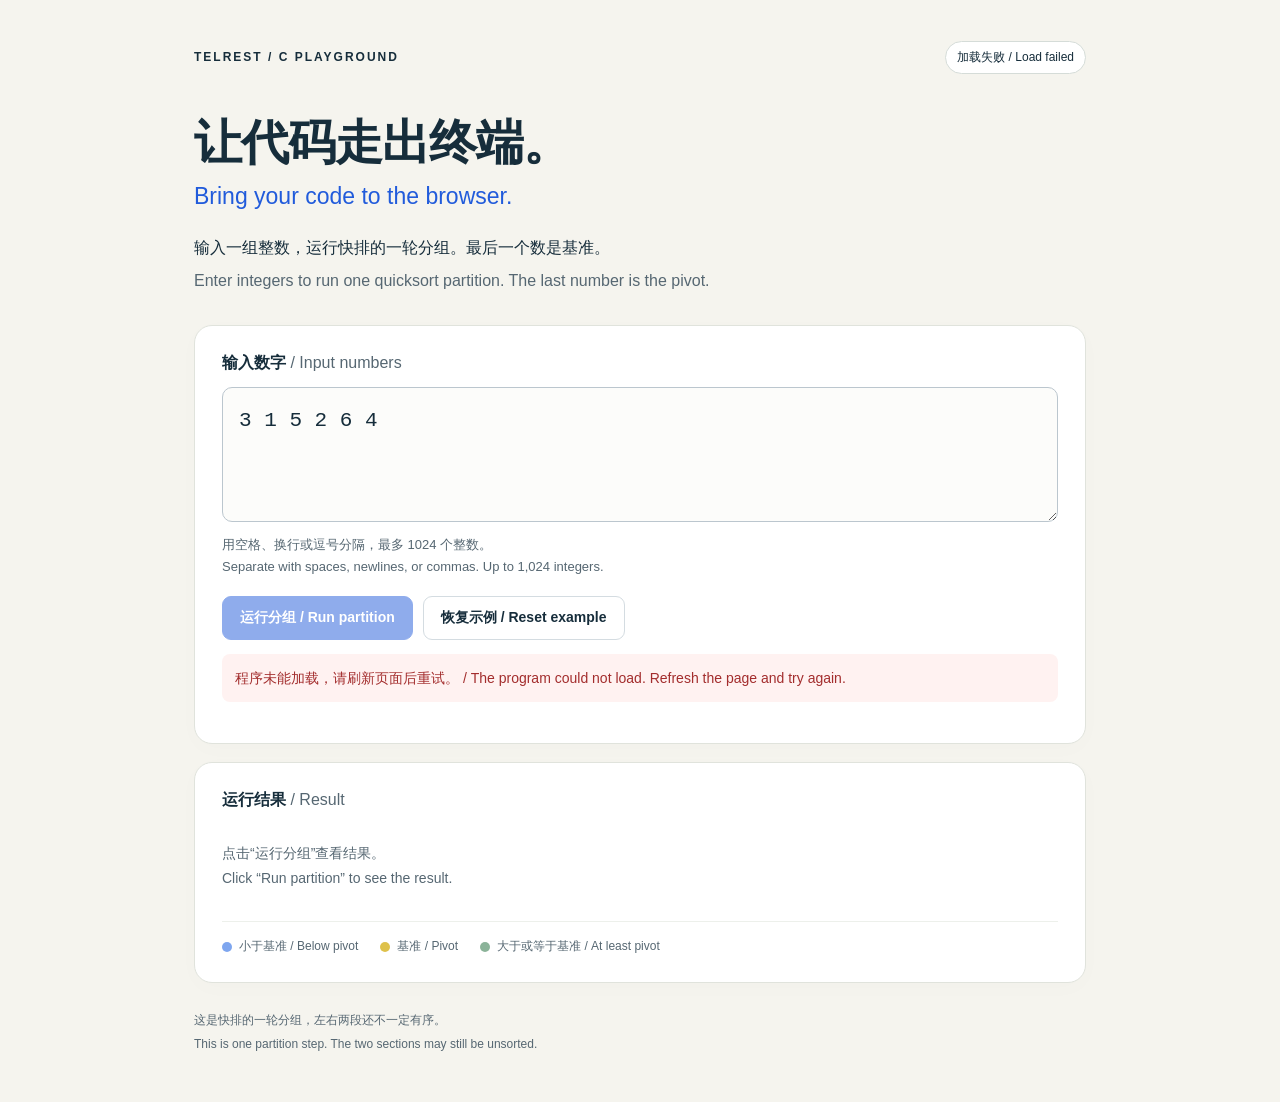
==== public/index.html @ 5167b84a "Add C partition webpage source and text-editing guide" ====
<!doctype html>
<html lang="zh-CN">
<head>
  <meta charset="utf-8">
  <meta name="viewport" content="width=device-width, initial-scale=1">
  <meta name="description" content="输入数字，在浏览器中运行用 C 编写的快排分组函数。 Run a C partition function in your browser.">
  <title>C 分组实验 · Partition playground</title>
  <link rel="stylesheet" href="./style.css">
  <script defer src="./partition.js"></script>
  <script defer src="./app.js"></script>
</head>
<body>
  <main>
    <header>
      <p class="eyebrow">TELREST / C PLAYGROUND</p>
      <span id="status" class="status" role="status">加载中 / Loading</span>
    </header>
    <section class="intro">
      <h1>让代码走出终端。</h1>
      <p class="english-title">Bring your code to the browser.</p>
      <p>输入一组整数，运行快排的一轮分组。最后一个数是基准。</p>
      <p class="translation" lang="en">Enter integers to run one quicksort partition. The last number is the pivot.</p>
    </section>
    <section class="card" aria-labelledby="input-title">
      <form id="partition-form">
        <label id="input-title" for="numbers">输入数字 <span lang="en">/ Input numbers</span></label>
        <textarea id="numbers" name="numbers" rows="3" maxlength="20000" aria-describedby="input-hint" spellcheck="false">3 1 5 2 6 4</textarea>
        <p id="input-hint" class="hint">用空格、换行或逗号分隔，最多 1024 个整数。<br><span lang="en">Separate with spaces, newlines, or commas. Up to 1,024 integers.</span></p>
        <div class="actions">
          <button id="run" type="submit" disabled>运行分组 <span lang="en">/ Run partition</span></button>
          <button id="example" class="secondary" type="button">恢复示例 <span lang="en">/ Reset example</span></button>
        </div>
      </form>
      <p id="error" class="error" role="alert" hidden></p>
    </section>
    <section class="card output" aria-labelledby="result-title">
      <div class="section-heading">
        <h2 id="result-title">运行结果 <span lang="en">/ Result</span></h2>
        <span id="pivot-label" class="pivot-label" hidden></span>
      </div>
      <div id="result" class="numbers" role="status" aria-live="polite">
        <p class="placeholder">点击“运行分组”查看结果。<br><span lang="en">Click “Run partition” to see the result.</span></p>
      </div>
      <p id="position" class="hint" hidden></p>
      <div class="legend" aria-label="颜色说明 / Color legend">
        <span><i class="dot left"></i>小于基准 / Below pivot</span>
        <span><i class="dot pivot"></i>基准 / Pivot</span>
        <span><i class="dot right"></i>大于或等于基准 / At least pivot</span>
      </div>
    </section>
    <footer>
      <p>这是快排的一轮分组，左右两段还不一定有序。</p>
      <p lang="en">This is one partition step. The two sections may still be unsorted.</p>
    </footer>
  </main>
</body>
</html>
---- public/style.css ----
:root { color-scheme: light; --ink: #162d3b; --muted: #566772; --paper: #f5f4ee; --blue: #215bdb; }
* { box-sizing: border-box; }
body { margin: 0; background: var(--paper); color: var(--ink); font-family: "Segoe UI", "Microsoft YaHei", sans-serif; }
main { max-width: 940px; margin: 0 auto; padding: 38px 24px 44px; }
header { display: flex; justify-content: space-between; align-items: center; gap: 14px; }
.eyebrow { font-size: 12px; font-weight: 700; letter-spacing: 2px; }
.status { font-size: 12px; border: 1px solid #d5dcd8; padding: 7px 11px; border-radius: 30px; background: #fff; }
.intro { padding: 35px 0 25px; }
h1 { font-size: clamp(30px, 5vw, 48px); letter-spacing: -1px; margin: 0 0 8px; }
.english-title { font-size: 23px; margin: 0 0 24px; color: var(--blue); }
.intro p:not(.english-title) { margin: 6px 0; line-height: 1.7; }
.translation, .hint, .placeholder, footer { color: var(--muted); }
.card { background: #fff; padding: 27px; border: 1px solid #e0e3dc; border-radius: 18px; margin-bottom: 18px; box-shadow: 0 5px 24px #162d3b04; }
label { display: block; font-weight: 650; margin-bottom: 13px; }
label span, h2 span { font-weight: 400; color: var(--muted); }
textarea { display: block; width: 100%; resize: vertical; min-height: 112px; padding: 16px; border: 1px solid #bbc6ce; background: #fcfcfa; border-radius: 10px; color: var(--ink); font: 21px/1.6 Consolas, monospace; }
textarea:focus-visible, button:focus-visible { outline: 3px solid #a5c0ff; outline-offset: 3px; }
.hint { font-size: 13px; line-height: 1.65; margin: 12px 0 19px; }
.actions { display: flex; flex-wrap: wrap; gap: 10px; }
button { border: 1px solid var(--blue); border-radius: 9px; padding: 12px 17px; background: var(--blue); color: white; font-size: 14px; font-weight: 600; cursor: pointer; }
button:hover:not(:disabled) { background: #1747af; }
button:disabled { opacity: .5; cursor: wait; }
button.secondary { background: white; border-color: #d4dce1; color: var(--ink); }
button.secondary:hover { background: #f2f5f7; }
.section-heading { display: flex; align-items: center; justify-content: space-between; flex-wrap: wrap; gap: 10px; }
h2 { margin: 0; font-size: 16px; }
.pivot-label { font-size: 12px; color: #655012; background: #fff3c2; padding: 6px 10px; border-radius: 7px; }
.numbers { display: flex; flex-wrap: wrap; align-items: center; gap: 9px; padding: 23px 0; min-height: 110px; }
.number { display: inline-flex; justify-content: center; align-items: center; min-width: 49px; min-height: 49px; padding: 8px 13px; border: 1px solid transparent; border-radius: 10px; font: 22px Consolas, monospace; overflow-wrap: anywhere; max-width: 100%; }
.number.left { background: #e8f0ff; border-color: #c9daff; color: #214887; }
.number.pivot { background: #fff0ac; border-color: #e6c94b; color: #51410e; font-weight: bold; }
.number.right { background: #eaf2ec; border-color: #ccdcd0; color: #2e5940; }
.placeholder { font-size: 14px; line-height: 1.8; margin: 0; }
.legend { border-top: 1px solid #edf0eb; padding-top: 16px; display: flex; flex-wrap: wrap; gap: 14px 22px; font-size: 12px; color: var(--muted); }
.legend span { display: inline-flex; align-items: center; gap: 7px; }
.dot { width: 10px; height: 10px; display: inline-block; border-radius: 50%; }
.dot.left { background: #7ea6ef; }.dot.pivot { background: #dec14b; }.dot.right { background: #8bb399; }
.error { color: #a32d2d; background: #fff2f1; border-radius: 8px; padding: 13px; font-size: 14px; line-height: 1.6; }
footer { padding-top: 6px; font-size: 12px; line-height: 1.6; } footer p { margin: 4px 0; }
[hidden] { display: none !important; }
@media (max-width: 540px) { main { padding: 22px 16px; }.card { padding: 20px; }.intro { padding-top: 27px; }.english-title { font-size: 18px; }.actions button { width: 100%; }.eyebrow { font-size: 10px; letter-spacing: 1px; }.status { font-size: 10px; } }
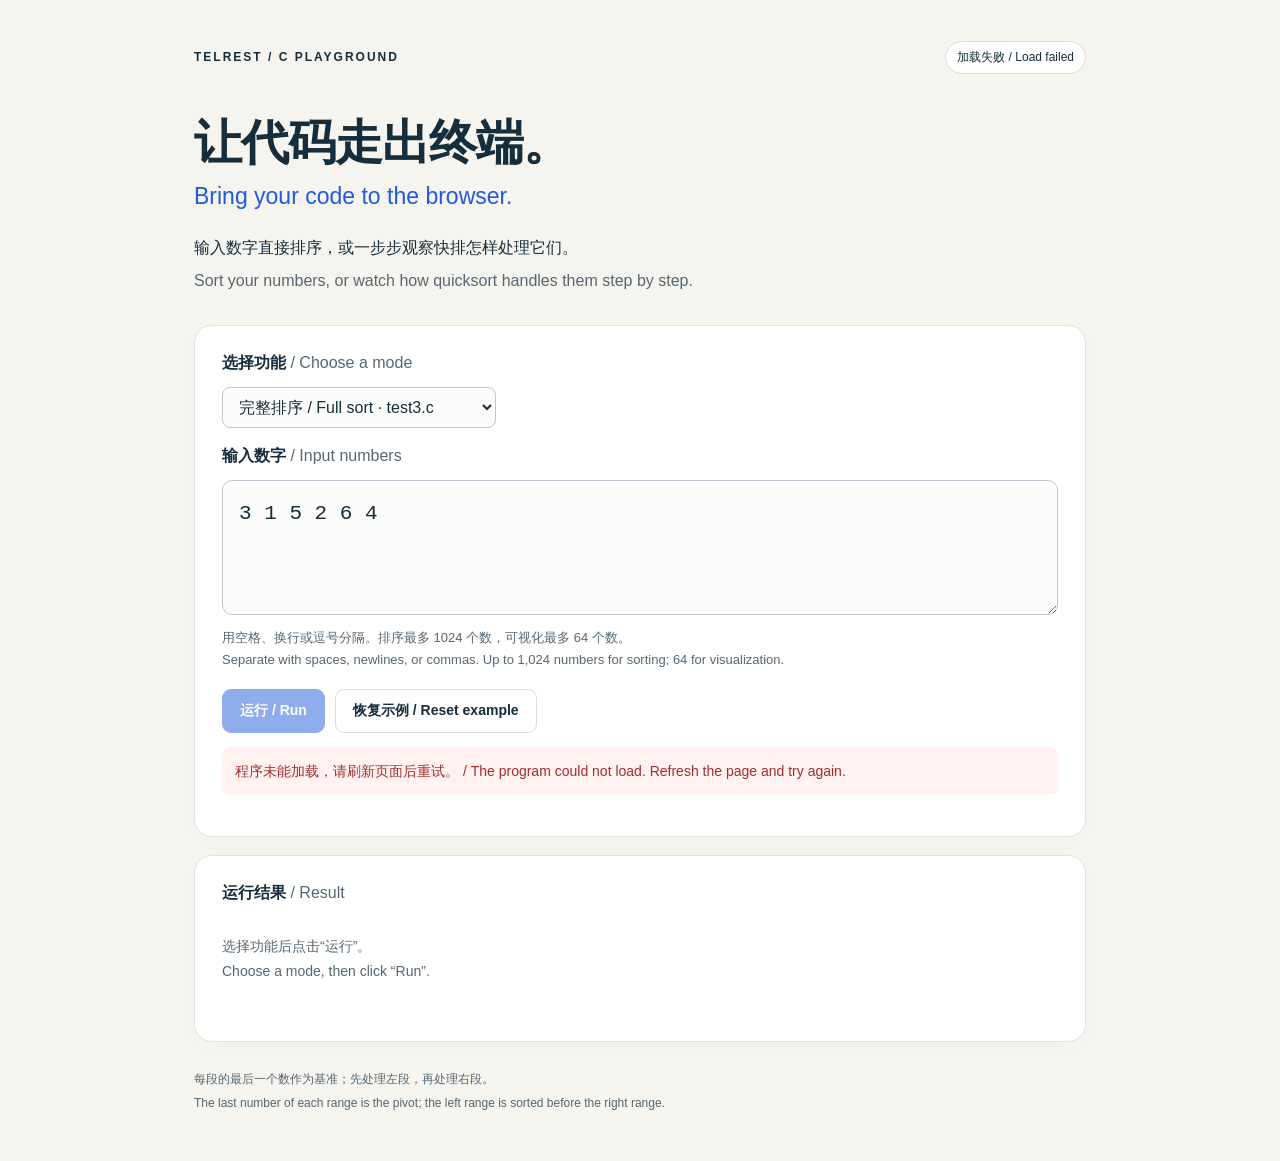
==== commit e01658ac: "Add full quicksort and C partition-step visualization" ====
--- a/public/index.html
+++ b/public/index.html
@@ -4,10 +4,10 @@
   <meta charset="utf-8">
   <meta name="viewport" content="width=device-width, initial-scale=1">
   <meta name="description" content="输入数字，在浏览器中运行用 C 编写的快排分组函数。 Run a C partition function in your browser.">
-  <title>C 分组实验 · Partition playground</title>
-  <link rel="stylesheet" href="./style.css">
-  <script defer src="./partition.js"></script>
-  <script defer src="./app.js"></script>
+  <title>快速排序——learning · Quicksort playground</title>
+  <link rel="stylesheet" href="./style.css?v=sort2">
+  <script defer src="./partition.js?v=sort2"></script>
+  <script defer src="./app.js?v=sort2"></script>
 </head>
 <body>
   <main>
@@ -18,16 +18,22 @@
     <section class="intro">
       <h1>让代码走出终端。</h1>
       <p class="english-title">Bring your code to the browser.</p>
-      <p>输入一组整数，运行快排的一轮分组。最后一个数是基准。</p>
-      <p class="translation" lang="en">Enter integers to run one quicksort partition. The last number is the pivot.</p>
+      <p>输入数字直接排序，或一步步观察快排怎样处理它们。</p>
+      <p class="translation" lang="en">Sort your numbers, or watch how quicksort handles them step by step.</p>
     </section>
     <section class="card" aria-labelledby="input-title">
       <form id="partition-form">
+        <label for="mode">选择功能 <span lang="en">/ Choose a mode</span></label>
+        <select id="mode" name="mode">
+          <option value="sort">完整排序 / Full sort · test3.c</option>
+          <option value="visual">排序过程 / Visualization · test4.c</option>
+          <option value="partition">一轮分组 / One partition</option>
+        </select>
         <label id="input-title" for="numbers">输入数字 <span lang="en">/ Input numbers</span></label>
         <textarea id="numbers" name="numbers" rows="3" maxlength="20000" aria-describedby="input-hint" spellcheck="false">3 1 5 2 6 4</textarea>
-        <p id="input-hint" class="hint">用空格、换行或逗号分隔，最多 1024 个整数。<br><span lang="en">Separate with spaces, newlines, or commas. Up to 1,024 integers.</span></p>
+        <p id="input-hint" class="hint">用空格、换行或逗号分隔。排序最多 1024 个数，可视化最多 64 个数。<br><span lang="en">Separate with spaces, newlines, or commas. Up to 1,024 numbers for sorting; 64 for visualization.</span></p>
         <div class="actions">
-          <button id="run" type="submit" disabled>运行分组 <span lang="en">/ Run partition</span></button>
+          <button id="run" type="submit" disabled>运行 <span lang="en">/ Run</span></button>
           <button id="example" class="secondary" type="button">恢复示例 <span lang="en">/ Reset example</span></button>
         </div>
       </form>
@@ -38,19 +44,35 @@
         <h2 id="result-title">运行结果 <span lang="en">/ Result</span></h2>
         <span id="pivot-label" class="pivot-label" hidden></span>
       </div>
+      <div id="playback" class="playback" hidden>
+        <div class="actions">
+          <button id="play" type="button">播放 / Play</button>
+          <button id="previous" class="secondary" type="button">上一步 / Previous</button>
+          <button id="next" class="secondary" type="button">下一步 / Next</button>
+          <button id="restart" class="secondary" type="button">从头查看 / Restart</button>
+        </div>
+        <label class="speed-label" for="speed">每步间隔 / Step interval
+          <select id="speed"><option value="1200">1.2 秒 / seconds</option><option value="600">0.6 秒 / seconds</option><option value="250">0.25 秒 / seconds</option></select>
+        </label>
+        <label for="timeline">查看步骤 / Browse steps</label>
+        <input id="timeline" type="range" min="0" max="1" value="0" step="1">
+        <p id="step-description" class="step-description" aria-live="polite"></p>
+        <div id="bars" class="bars" aria-label="排序柱状图 / Sorting bars"></div>
+        <p class="hint">柱高按这组数字的范围缩放，下方显示实际数值。每一步对应一次分组结束。<br><span lang="en">Bar heights are scaled to the input range; actual values appear below. Each intermediate step shows a completed partition.</span></p>
+      </div>
       <div id="result" class="numbers" role="status" aria-live="polite">
-        <p class="placeholder">点击“运行分组”查看结果。<br><span lang="en">Click “Run partition” to see the result.</span></p>
+        <p class="placeholder">选择功能后点击“运行”。<br><span lang="en">Choose a mode, then click “Run”.</span></p>
       </div>
       <p id="position" class="hint" hidden></p>
-      <div class="legend" aria-label="颜色说明 / Color legend">
+      <div id="legend" class="legend" aria-label="颜色说明 / Color legend" hidden>
         <span><i class="dot left"></i>小于基准 / Below pivot</span>
         <span><i class="dot pivot"></i>基准 / Pivot</span>
         <span><i class="dot right"></i>大于或等于基准 / At least pivot</span>
       </div>
     </section>
     <footer>
-      <p>这是快排的一轮分组，左右两段还不一定有序。</p>
-      <p lang="en">This is one partition step. The two sections may still be unsorted.</p>
+      <p>每段的最后一个数作为基准；先处理左段，再处理右段。</p>
+      <p lang="en">The last number of each range is the pivot; the left range is sorted before the right range.</p>
     </footer>
   </main>
 </body>
--- a/public/style.css
+++ b/public/style.css
@@ -15,11 +15,14 @@
 label span, h2 span { font-weight: 400; color: var(--muted); }
 textarea { display: block; width: 100%; resize: vertical; min-height: 112px; padding: 16px; border: 1px solid #bbc6ce; background: #fcfcfa; border-radius: 10px; color: var(--ink); font: 21px/1.6 Consolas, monospace; }
 textarea:focus-visible, button:focus-visible { outline: 3px solid #a5c0ff; outline-offset: 3px; }
+select { max-width: 100%; padding: 10px 12px; border: 1px solid #bbc6ce; border-radius: 8px; background: #fcfcfa; color: var(--ink); font: inherit; margin-bottom: 18px; }
+select:focus-visible, input:focus-visible { outline: 3px solid #a5c0ff; outline-offset: 3px; }
 .hint { font-size: 13px; line-height: 1.65; margin: 12px 0 19px; }
 .actions { display: flex; flex-wrap: wrap; gap: 10px; }
 button { border: 1px solid var(--blue); border-radius: 9px; padding: 12px 17px; background: var(--blue); color: white; font-size: 14px; font-weight: 600; cursor: pointer; }
 button:hover:not(:disabled) { background: #1747af; }
 button:disabled { opacity: .5; cursor: wait; }
+.playback button:disabled { cursor: default; }
 button.secondary { background: white; border-color: #d4dce1; color: var(--ink); }
 button.secondary:hover { background: #f2f5f7; }
 .section-heading { display: flex; align-items: center; justify-content: space-between; flex-wrap: wrap; gap: 10px; }
@@ -30,6 +33,18 @@
 .number.left { background: #e8f0ff; border-color: #c9daff; color: #214887; }
 .number.pivot { background: #fff0ac; border-color: #e6c94b; color: #51410e; font-weight: bold; }
 .number.right { background: #eaf2ec; border-color: #ccdcd0; color: #2e5940; }
+.number.neutral { background: #f0f2f4; border-color: #dce1e5; color: #64707b; }
+.number.sorted { background: #eaf2ec; border-color: #ccdcd0; color: #2e5940; }
+.playback { margin-top: 23px; }
+.speed-label { display: flex; align-items: center; flex-wrap: wrap; gap: 12px; margin-top: 20px; font-size: 13px; }
+.speed-label select { margin: 0; font-size: 13px; }
+#timeline { width: 100%; accent-color: var(--blue); cursor: pointer; }
+.step-description { min-height: 48px; font-size: 14px; line-height: 1.7; }
+.bars { display: flex; align-items: flex-end; gap: 6px; overflow-x: auto; padding: 12px 5px 8px; border-bottom: 1px solid #dce1e5; min-height: 198px; }
+.bar-column { flex: 1 0 30px; min-width: 30px; display: flex; flex-direction: column; justify-content: flex-end; align-items: center; }
+.bar-column span { font: 12px Consolas, monospace; max-width: 90px; overflow-wrap: anywhere; text-align: center; padding-top: 8px; }
+.bar { width: 100%; max-width: 65px; border-radius: 5px 5px 0 0; background: #c5cdd4; }
+.bar.left { background: #7ea6ef; }.bar.pivot { background: #dec14b; }.bar.right, .bar.sorted { background: #8bb399; }
 .placeholder { font-size: 14px; line-height: 1.8; margin: 0; }
 .legend { border-top: 1px solid #edf0eb; padding-top: 16px; display: flex; flex-wrap: wrap; gap: 14px 22px; font-size: 12px; color: var(--muted); }
 .legend span { display: inline-flex; align-items: center; gap: 7px; }
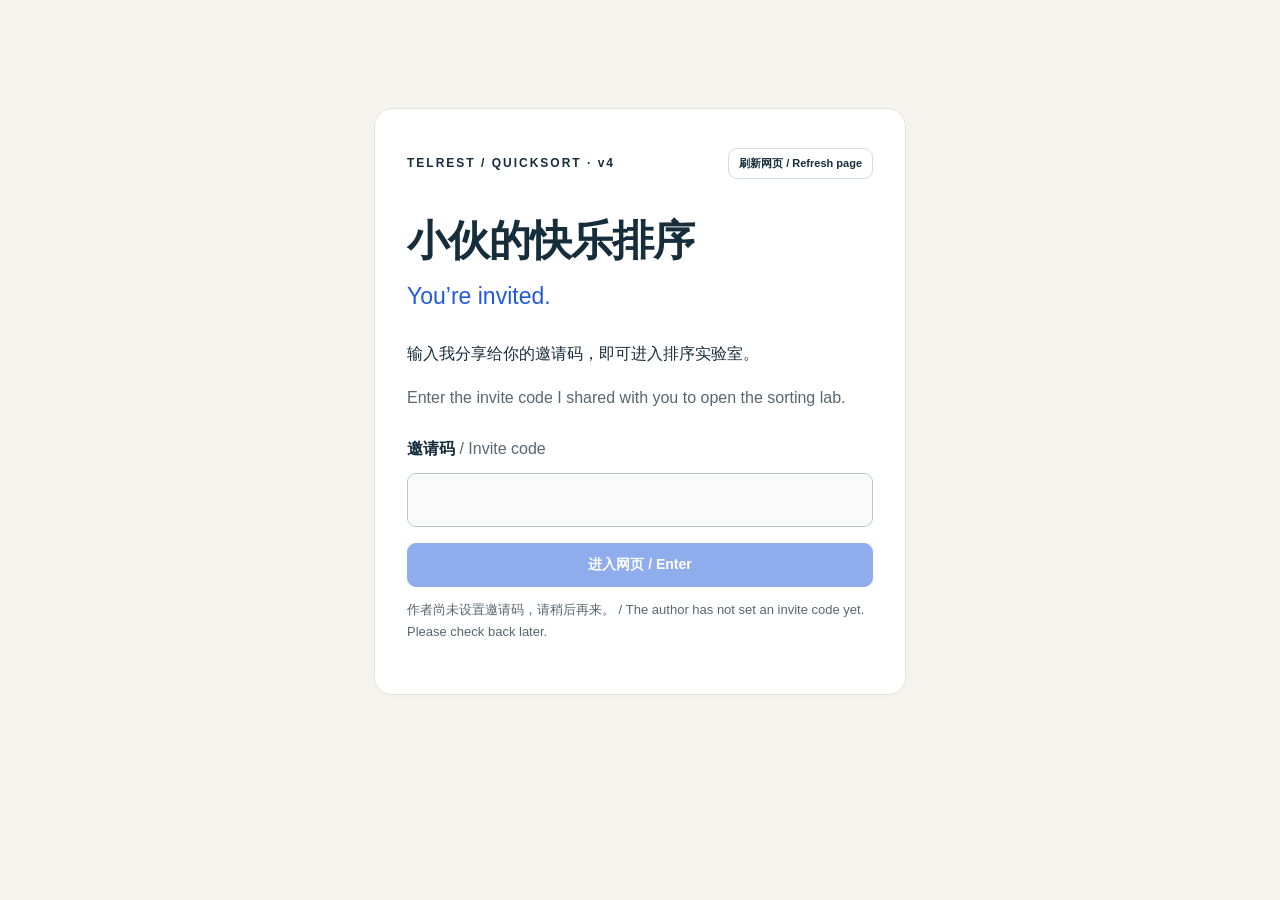
==== commit 0b24cb46: "Add configurable invite-code entry and refresh controls" ====
--- a/public/index.html
+++ b/public/index.html
@@ -5,19 +5,40 @@
   <meta name="viewport" content="width=device-width, initial-scale=1">
   <meta name="description" content="输入数字，在浏览器中运行用 C 编写的快排分组函数。 Run a C partition function in your browser.">
   <title>快速排序——learning · Quicksort playground</title>
-  <link rel="stylesheet" href="./style.css?v=sort2">
-  <script defer src="./partition.js?v=sort2"></script>
-  <script defer src="./app.js?v=sort2"></script>
+  <link rel="stylesheet" href="./style.css?v=invite4">
+  <script defer src="./invite.js?v=invite4"></script>
 </head>
 <body>
-  <main>
+  <main id="invite-gate" class="invite-gate">
+    <section class="card invite-card" aria-labelledby="invite-title">
+      <div class="section-heading">
+        <p class="eyebrow">TELREST / QUICKSORT · v4</p>
+        <button class="secondary refresh-link" type="button" data-refresh>刷新网页 / Refresh page</button>
+      </div>
+      <h1 id="invite-title">小伙的快乐排序</h1>
+      <p class="english-title">You’re invited.</p>
+      <p>输入我分享给你的邀请码，即可进入排序实验室。</p>
+      <p class="translation" lang="en">Enter the invite code I shared with you to open the sorting lab.</p>
+      <form id="invite-form">
+        <label for="invite-code">邀请码 <span lang="en">/ Invite code</span></label>
+        <input id="invite-code" name="invite-code" type="password" autocomplete="off" maxlength="128" required aria-describedby="invite-error" disabled>
+        <button id="invite-submit" type="submit" disabled>进入网页 / Enter</button>
+        <p id="invite-error" class="error" role="alert" hidden></p>
+        <p id="invite-status" class="hint" role="status">加载入口 / Loading entry…</p>
+      </form>
+      <noscript><p class="error">请启用 JavaScript 后访问。 / Enable JavaScript to use this page.</p></noscript>
+    </section>
+  </main>
+  <main id="playground" hidden>
     <header>
       <p class="eyebrow">TELREST / C PLAYGROUND</p>
-      <span id="status" class="status" role="status">加载中 / Loading</span>
+      <div class="header-tools">
+        <button class="secondary refresh-link" type="button" data-refresh>刷新网页 / Refresh page</button>
+        <span id="status" class="status" role="status">加载中 / Loading · v4</span>
+      </div>
     </header>
     <section class="intro">
-      <h1>让代码走出终端。</h1>
-      <p class="english-title">Bring your code to the browser.</p>
+      <h1 id="page-title">小伙的快乐排序</h1>
       <p>输入数字直接排序，或一步步观察快排怎样处理它们。</p>
       <p class="translation" lang="en">Sort your numbers, or watch how quicksort handles them step by step.</p>
     </section>
@@ -25,8 +46,8 @@
       <form id="partition-form">
         <label for="mode">选择功能 <span lang="en">/ Choose a mode</span></label>
         <select id="mode" name="mode">
-          <option value="sort">完整排序 / Full sort · test3.c</option>
-          <option value="visual">排序过程 / Visualization · test4.c</option>
+          <option value="sort">完整排序 / Full sort </option>
+          <option value="visual">排序过程 / Visualization </option>
           <option value="partition">一轮分组 / One partition</option>
         </select>
         <label id="input-title" for="numbers">输入数字 <span lang="en">/ Input numbers</span></label>
--- a/public/style.css
+++ b/public/style.css
@@ -53,4 +53,14 @@
 .error { color: #a32d2d; background: #fff2f1; border-radius: 8px; padding: 13px; font-size: 14px; line-height: 1.6; }
 footer { padding-top: 6px; font-size: 12px; line-height: 1.6; } footer p { margin: 4px 0; }
 [hidden] { display: none !important; }
+.header-tools { display: flex; flex-wrap: wrap; align-items: center; justify-content: flex-end; gap: 8px; }
+.refresh-link { padding: 7px 10px; font-size: 11px; }
+.invite-gate { max-width: 580px; padding-top: clamp(35px, 12vh, 130px); }
+.invite-card { padding: 32px; }
+.invite-card h1 { margin-top: 28px; font-size: clamp(28px, 5vw, 42px); }
+.invite-card p { line-height: 1.7; }
+#invite-form { margin-top: 28px; }
+#invite-code { width: 100%; padding: 14px; margin-bottom: 16px; border: 1px solid #bbc6ce; border-radius: 9px; font: 20px Consolas, monospace; }
+#invite-submit { width: 100%; }
+@media (max-width: 540px) { .invite-card { padding: 24px; } }
 @media (max-width: 540px) { main { padding: 22px 16px; }.card { padding: 20px; }.intro { padding-top: 27px; }.english-title { font-size: 18px; }.actions button { width: 100%; }.eyebrow { font-size: 10px; letter-spacing: 1px; }.status { font-size: 10px; } }
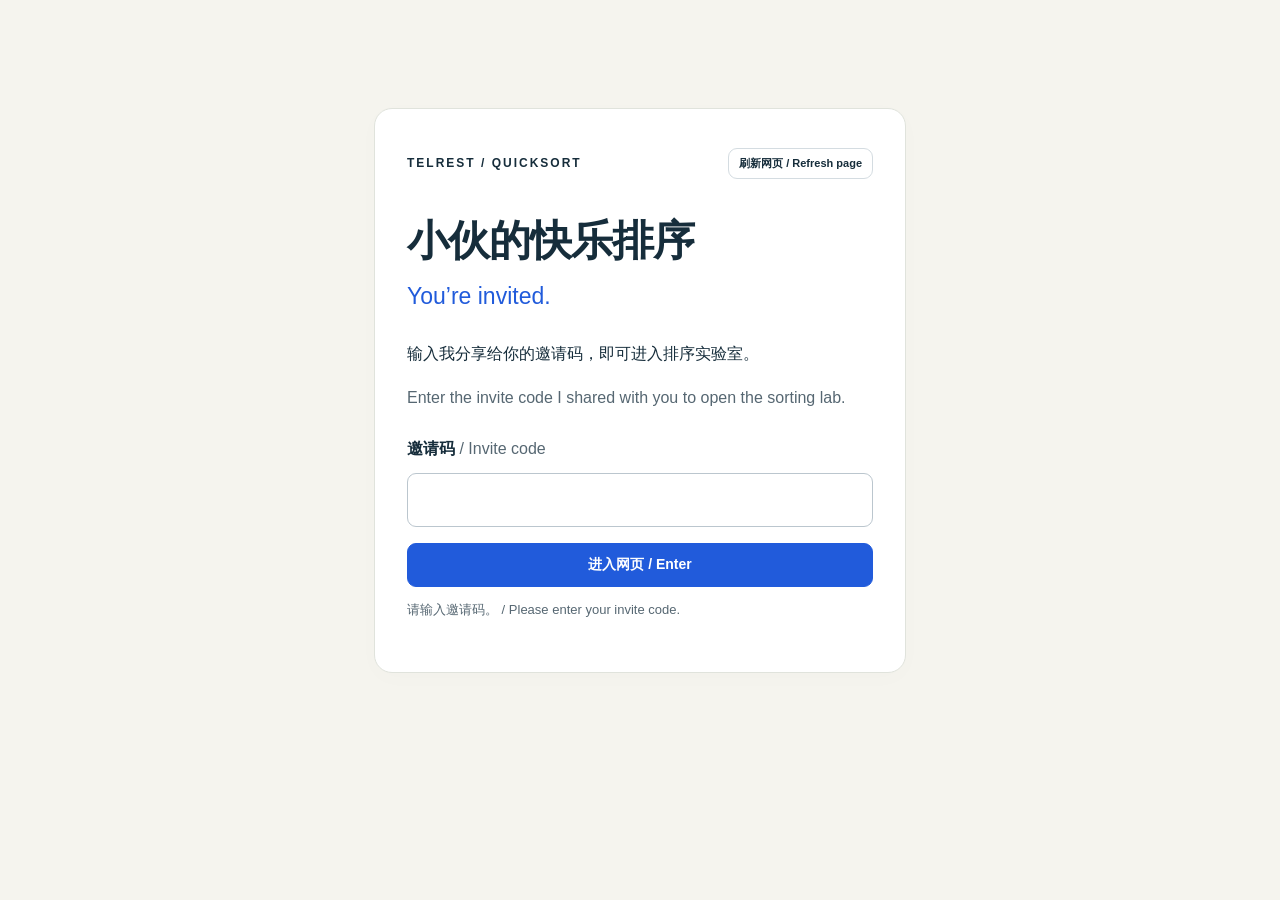
==== commit fba5eeb6: "Remove visible version labels while preserving invite settings" ====
--- a/public/index.html
+++ b/public/index.html
@@ -6,13 +6,13 @@
   <meta name="description" content="输入数字，在浏览器中运行用 C 编写的快排分组函数。 Run a C partition function in your browser.">
   <title>快速排序——learning · Quicksort playground</title>
   <link rel="stylesheet" href="./style.css?v=invite4">
-  <script defer src="./invite.js?v=invite4"></script>
+  <script defer src="./invite.js?v=clean-label"></script>
 </head>
 <body>
   <main id="invite-gate" class="invite-gate">
     <section class="card invite-card" aria-labelledby="invite-title">
       <div class="section-heading">
-        <p class="eyebrow">TELREST / QUICKSORT · v4</p>
+        <p class="eyebrow">TELREST / QUICKSORT </p>
         <button class="secondary refresh-link" type="button" data-refresh>刷新网页 / Refresh page</button>
       </div>
       <h1 id="invite-title">小伙的快乐排序</h1>
@@ -34,7 +34,7 @@
       <p class="eyebrow">TELREST / C PLAYGROUND</p>
       <div class="header-tools">
         <button class="secondary refresh-link" type="button" data-refresh>刷新网页 / Refresh page</button>
-        <span id="status" class="status" role="status">加载中 / Loading · v4</span>
+        <span id="status" class="status" role="status">加载中 / Loading </span>
       </div>
     </header>
     <section class="intro">
